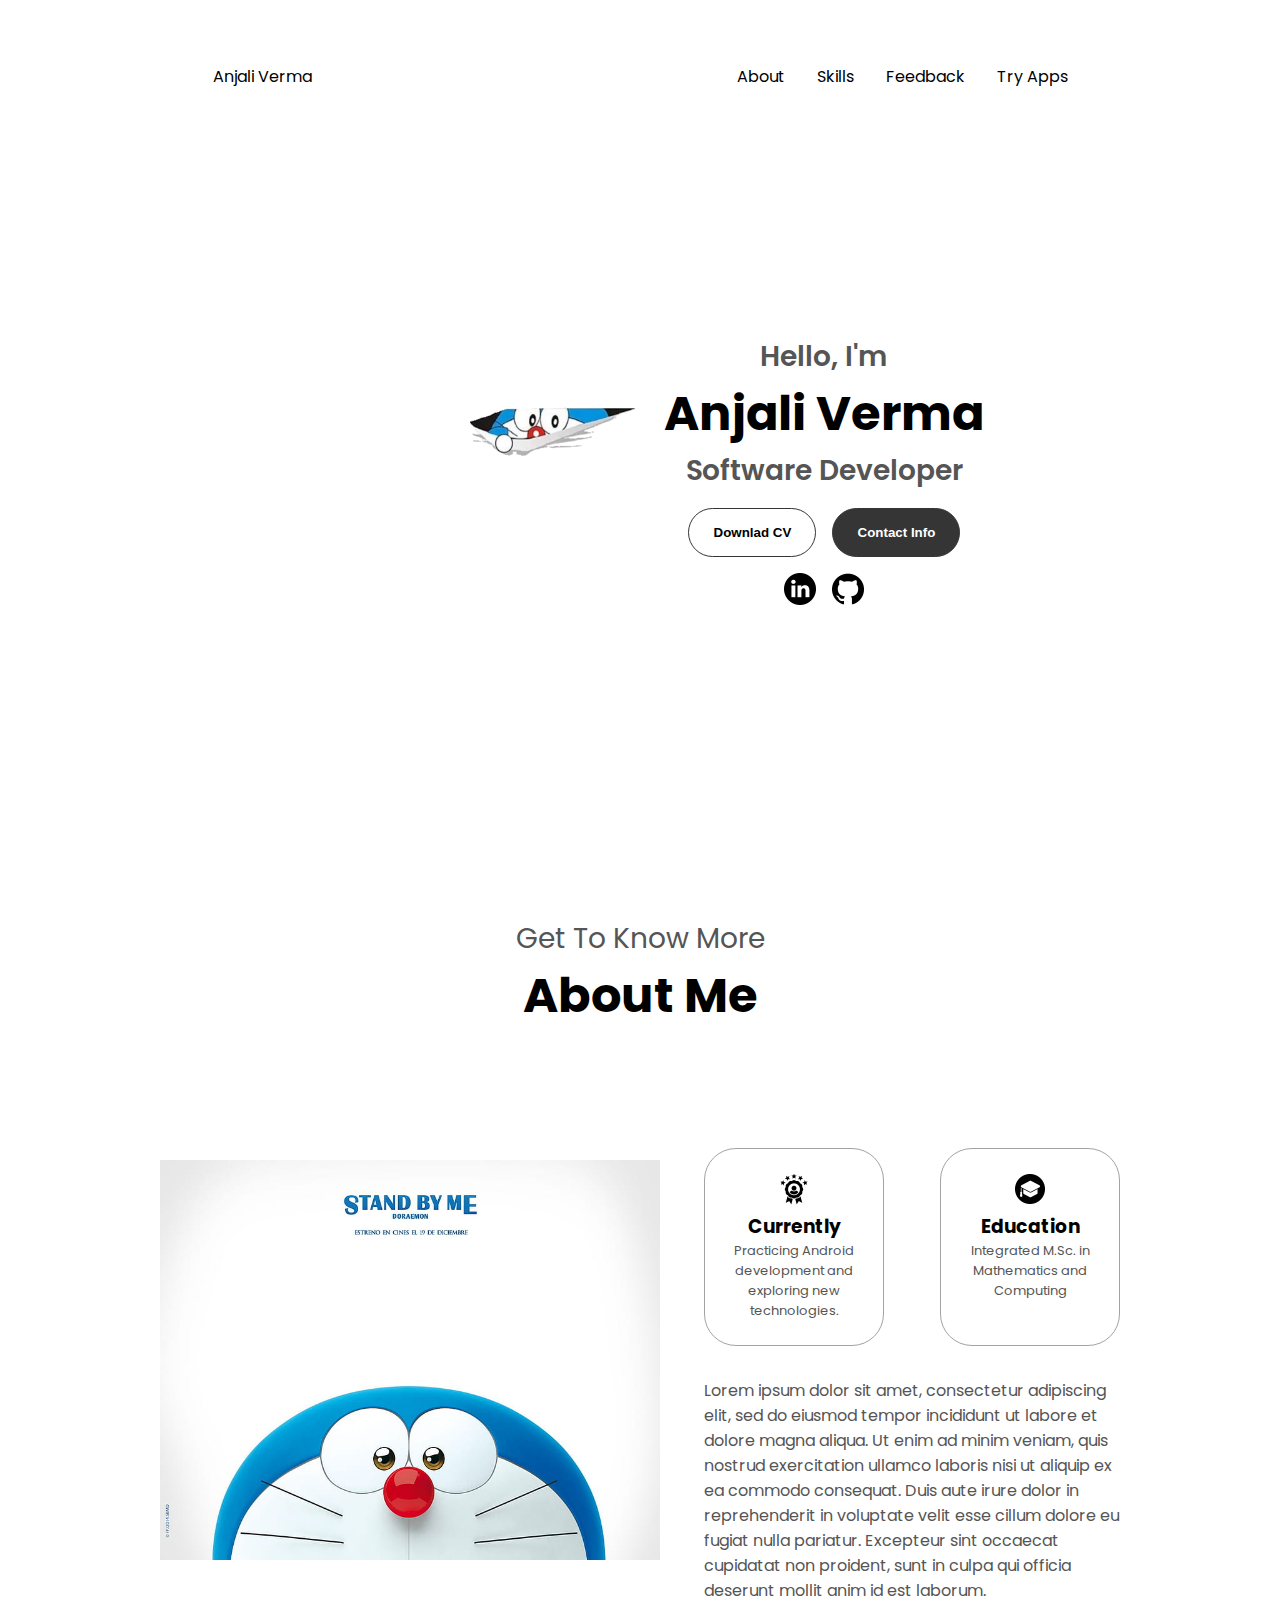
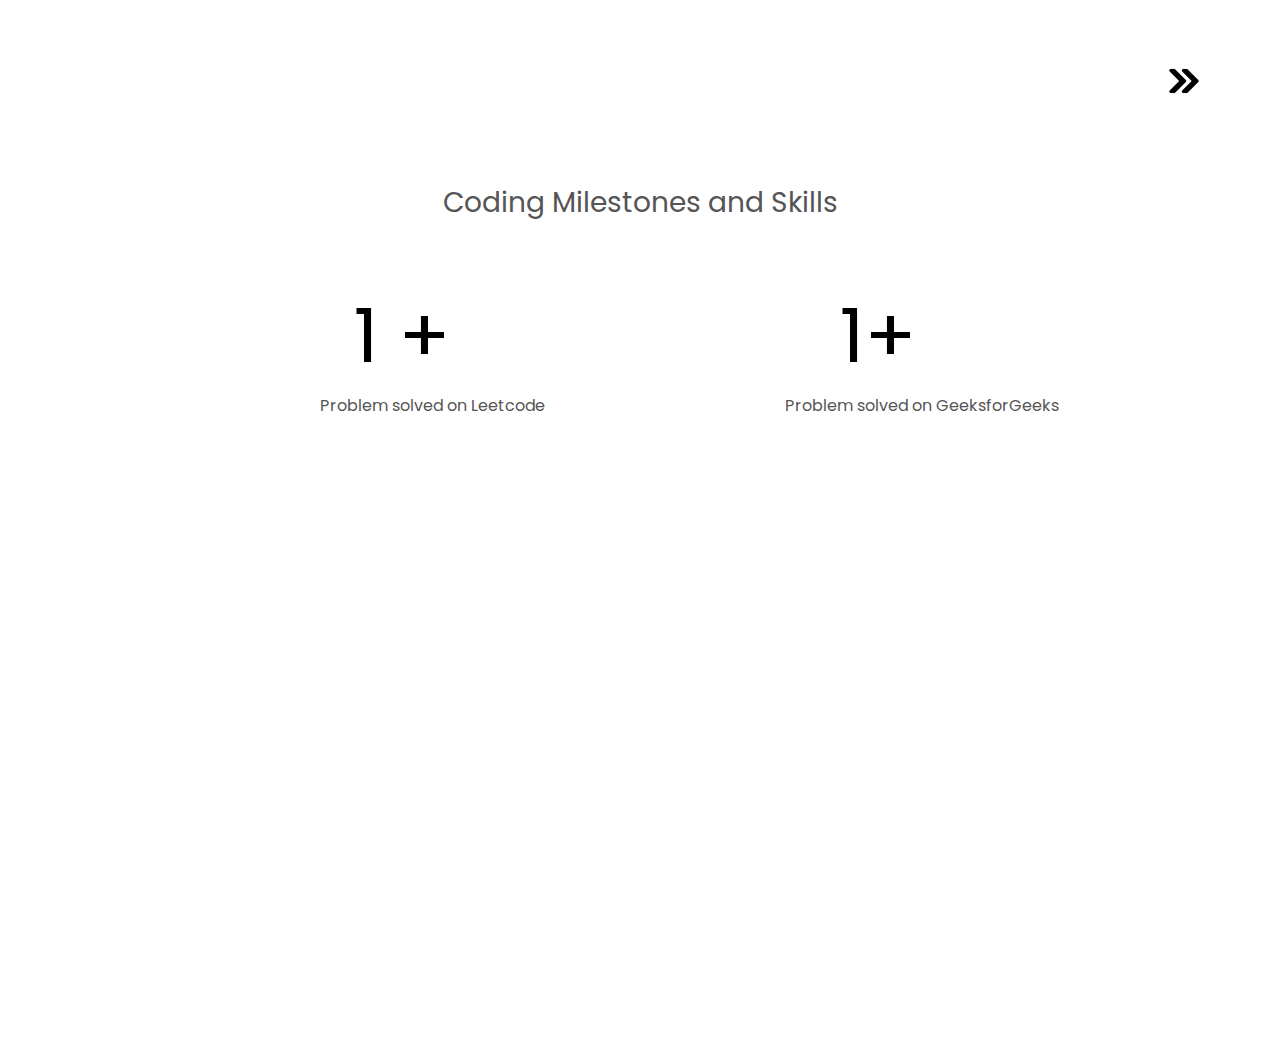
==== index.html @ 2702ab9a "Commit portfolio files" ====
<!DOCTYPE html>
<html lang="en">
  <head>
    <meta charset="UTF-8" />
    <meta http-equiv="X-UA-Compatible" content="IE-edge" />
    <meta name="viewport" content="width=device-width, initial-scale=1.0" />
    <title>My Portfolio</title>
    <link rel="stylesheet" href="style.css" />
    <link rel="stylesheet" href="mediaqueries.css" />
    <link rel="shortcut icon" href="">

  </head>

  <body>
    <nav id="desktop-nav">
      <div class="logo">Anjali Verma</div>
      <div>
        <ul class="nav-links">
          <li><a href="#about">About</a></li>
          <li><a href="#skills">Skills</a></li>
          <li><a href="#feedback">Feedback</a></li>
          <li><a href="tryapps.html">Try Apps</a></li>
        </ul>
      </div>
    </nav>
    <nav id="hamburger-nav">
      <div class="logo">Anjali Verma</div>
      <div class="hamburger-menu">
        <div class="hamburger-icon" onclick="toggleMenu()">
          <span></span>
          <span></span>
          <span></span>
        </div>
        <div class="menu-links">
          <li><a href="#about" onclick="toggleMenu()">About</a></li>
          <li><a href="#skills" onclick="toggleMenu()">Skills</a></li>
          <li><a href="#feedback" onclick="toggleMenu()">Feedback</a></li>
          <li><a href="#tryapps" onclick="toggleMenu()">Try Apps</a></li>
        </div>
      </div>
    </nav>
    <section id="profile">
      <div class="section_pic-container">
        <img src="./assets/dora.png" alt="Anjali Verma profile picture" />
        <div>
          <div class="section_text">
            <p class="section_text_p1">Hello, I'm</p>
            <h1 class="title">Anjali Verma</h1>
            <p class="section_text_p2">Software Developer</p>
            <div class="btn-container">
              <button
                class="btn btn-color-2"
                onclick="window.open('./assets/anjali-resume.pdf')"
              >
                Downlad CV
              </button>
              <button
                class="btn btn-color-1"
                onclick="location.href = './#feedback'"
              >
                Contact Info
              </button>
            </div>
            <div id="socials-container">
              <img
                src="./assets/linkedin.png"
                alt="My Linkedin profile"
                class="icon"
                onclick="location.href='https://linkedin.com/in/anjali-verma-591627125/'"
              />
              <img
                src="./assets/github.png"
                alt="My github profile"
                class="icon"
                onclick="location.href='https://github.com/liv3041'"
              />
            </div>
          </div>
        </div>
      </div>
    </section>
    <section id="about">
      <p class="section_text_p1">Get To Know More</p>
      <h1 class="title">About Me</h1>
      <div class="section-container">
        <div class="section_pic-container">
          <img
            src="./assets/dora2.jpg"
            alt="Profile picture"
            class="about pic"
          />
        </div>

        <div class="about-details-container">
          <div class="about-container">
            <div class="details-container">
              <img
                src="./assets/reputation.png"
                alt="Experience icon"
                class="icon"
              />
              <h3>Currently</h3>
              <p class="details-container-text">
                Practicing Android development and exploring new technologies.
              </p>
            </div>
            <div class="details-container-2">
              <img
                src="./assets/mortarboard.png"
                alt="Education icon"
                class="icon"
              />
              <h3>Education</h3>
              <p class="details-container-2-text">Integrated M.Sc. in Mathematics and Computing</p>
            </div>
          </div>
          <div class="text-container">
            <p>
              Lorem ipsum dolor sit amet, consectetur adipiscing elit, sed do
              eiusmod tempor incididunt ut labore et dolore magna aliqua. Ut
              enim ad minim veniam, quis nostrud exercitation ullamco laboris
              nisi ut aliquip ex ea commodo consequat. Duis aute irure dolor in
              reprehenderit in voluptate velit esse cillum dolore eu fugiat
              nulla pariatur. Excepteur sint occaecat cupidatat non proident,
              sunt in culpa qui officia deserunt mollit anim id est laborum.
            </p>
          </div>
        </div>
      </div>
      <img src="./assets/next.png" alt="next icon" class="icon arrow"
      onclick="location.href='./#education'"/>
    </section>
    <section id = "skills">
      <p class="skills_section_text_p1">Coding Milestones and Skills</p>
      <div class="coding_milestones_and_skills_container">
      <div class="top">
        <div class="top_coding_details">
          <div class="top_details_leetcode">
            <span class="leetcode_animated-number" data-target="200" >1 </span><span class="plus-sign">+</span>
            <p class="details_leetcode_p1">Problem solved on Leetcode</p>
            
          </div>
          <div class="top_details_gfg">
            <span class="GfG_animated-number" data-target="300">1</span><span class="plus-sign">+</span>
            <p class="details_gfg_p1">Problem solved on GeeksforGeeks</p>
          </div>
        </div>
        <div class="image_container">
          
        </div>
        
        

      </div>
      <div class="bottom">
        

      </div>
      </div>
    </section>
    <script src="script.js"></script>
  </body>
</html>
---- style.css ----
@import url('https://fonts.googleapis.com/css2?family=Poppins:wght@400;500;600&display=swap');

* {
    margin: 0;
    padding: 0;
}

body{
    font-family: "Poppins", sans-serif;
  
}

html{
    scroll-behavior: smooth;
}
p{
    color:rgb(85,85,85);
}
/*  Transition */

a,.btn{
    transition: all 300ms ease;

}

/* Desktop NAV */

nav, .nav-links{
    display: flex;
}

nav{
    justify-content: space-around;
    align-items: center;
    height: 17vh;
}

.nav-links{
    gap: 2rem;
    list-style: none;
    font-size: 1.5erm;
}

a{
    color: black;
    text-decoration: none;
    text-decoration-color: white;
}

a:hover{
    color: grey;
    text-decoration: underline;
    text-underline-offset: 1rem;
    text-decoration-color: rgb(181,181,181);
}

.logo{
    font-size: 2erm;

}

.logo:hover{

    cursor: default;
}

/* Hamburger Menu */

#hamburger-nav{
    display: none;
}

.hamburger-menu{
    position: relative;
    display: inline-block;

}

.hamburger-icon{
    display: flex;
    flex-direction: column;
    justify-content: space-between;
    height: 24px;
    width: 30px;
    cursor: pointer;
}

.hamburger-icon span{
    width: 100%;
    height: 2px;
    background-color: black;
    transition: all 0.3 ease-in-out;
}

.menu-links{
    position: absolute;
    top: 100%;
    right:0;
    background-color: white;
    width: fit-content;
    max-height: 0;
    overflow: hidden;
    transition: all 0.3 ease-in-out;
}

.menu-links a{
    display: block;
    padding: block;
    text-align: center;
    font-size: 1.5rem;
    color: black;
    text-decoration: none;
    transition: all 0.3 ease-in-out;

}

.menu-links li{
    list-style: none;
}

.menu-links.open{
    max-height: 300px;
}

.hamburger-icon.open span:first-child{
    transform: rotate(45deg) translate(10px, 5px);
}
.hamburger-icon.open span:nth-child(2){
   opacity: 0;
}
.hamburger-icon.open span:last-child{
    transform: rotate(-45deg) translate(10px, -5px);
}

.hamburger-icon span:first-child{
   transform: none;
}
.hamburger-icon span:first-child{
   opacity: 1;
}
.hamburger-icon span:first-child{
   transform: none;
}
/* Sections */
section{
    
    padding-top: 5vh;
    height: 96vh;
    margin: 0 10rem; 
    box-sizing: border-box;
    min-width: fit-content;
}

.section-container{
    display: flex;

}
#profile{
    display: flex;
    justify-content: center;
    gap:5rem;
    height: 80vh;
    
}

.section_pic-container{
    display: flex;
    height: 400px;
    width: 400px;
    margin: auto 0;   
}
.section_text{
    align-self: center;
    text-align: center;
}
.section_text p{
    font-weight: 600;
}
.section_text_p1{
    font-size: 1.75rem;
    text-align: center;
    

}
.section_text_p2{
    font-size: 1.75rem;
    margin-bottom: 1rem;
    
}
.title{
    font-size: 3rem;
    text-align:center;
    white-space: nowrap;

}
#socials-container{
    display: flex;
    justify-content: center;
    margin-top: 1rem;
    gap: 1rem;
}

.icon{
    cursor: pointer;
    height: 2rem;
}

/* Buttons */

.btn-container{
    display: flex;
    justify-content: center;
    gap: 1rem;

}
.btn{
    font-weight: 600;
    transition: all 300ms ease;
    padding: 1rem;
    width: 8rem;
    border-radius: 2rem ;

}
.btn-color-1,
.btn-color-2{
    border: rgb(53,53,53) 0.1rem solid;
}
.btn-color-1:hover,
.btn-color-2:hover{
    cursor: pointer;
}
.btn-color-1,
.btn-color-2:hover{
    
    background: rgb(53,53,53);
    color: white;
}
.btn-color-1:hover{
    background: rgb(0,0,0);
}

.btn-color-2{
    background: none;
}

.btn-color-2:hover{
    border: rgb(255,255,255) 0.1rem solid;
}

/* About Section */

#about{
    position: relative;
}
.about-container{
    gap: 2rem;
    margin-bottom: 2rem;
    margin-top: 2rem;
}
.about-details-container{
    justify-content: center;
    flex-direction: column;
}

.about-container,
.about-details-container{
    display: flex;
}

.about-pic{
    border-radius: 2rem;
}

.arrow{
    position: absolute;
    right: -5rem;
    bottom: 2.5rem;
}
.details-container{
    padding: 1.5rem;
    flex:1;
    background: white;
    border-radius: 2rem;
    border: rgb(53,53,53) 0.1rem solid;
    border-color: rgb(163,163,163);
    text-align: center;
    margin-left: 5rem;
}
.details-container-text{
    font-size: small;
    justify-content: center;
    text-justify: inter-word;
}
.details-container-2{
    padding: 1.5rem;
    flex:1;
    background: white;
    border-radius: 2rem;
    border: rgb(53,53,53) 0.1rem solid;
    border-color: rgb(163,163,163);
    text-align: center;
    margin-left: 1.5rem;
}
.details-container-2-text{
    font-size: small;
    justify-content: center;
    text-justify: inter-word;
}
.section-container{
    gap: 4rem;
    height: 80%;
}

.section_pic-container{
    height: 400px;
    width: 400px;
    margin:auto 0 ;
}
.text-container{

     margin-left: 5rem;
     gap: 2rem;
}
/* Skills */
#skills{
    position: relative;
}
.skills_section_text_p1{
    font-size: 1.75rem;
    text-align: center;
}
.coding_milestones_and_skills_container{
    display: flex;
    flex-direction: column;
    height: 100%;
    
}
.top{
    flex: 1;
    background-color: white;
}

.top_coding_details{
    display: flex;
    align-items: flex-start;
    justify-content: flex-start;
    height: 50vh;
    border: 1px;
}
.top_details_leetcode, .top_details_gfg{
    padding: 1rem;
    margin: 1rem;
    border: 1rem;
}
.top_details_leetcode, .leetcode_animated-number{
    padding-top: 4%;
    padding-left: 15%;
    font-size: 4.75rem;
    transition: all 0.5ms;
    
}
.top_details_gfg, .GfG_animated-number{
    padding-top: 4%;
    padding-left: 20%;
    font-size: 4.75rem;
    transition: all 0.5ms;
    
}
.details_leetcode_p1{
    font-size: 1rem;
   
    display: flexbox;
    justify-content: flex-center;
}
.details_gfg_p1{
    font-size: 1rem;
    display: flexbox;
    justify-content: flex-center;
}
.plus-sign{
    font-size: 4.75rem;
}
.image_container{
    
    display: flex;
    justify-content: center;
    align-items: center;
    border: 1px;
    padding-top: 0%;
    margin: 0;

}
.image_container img{
    max-width: 100%;
    padding: 0%;
    margin: 0;
}
.bottom{
    
    align-items: flex-start ;
    justify-content: flex-start;
    flex: 1;
    background-color: white;
    padding: 0%;
    margin: 0%;
   
    
   
}

/* Try Apps */

/* .apps-container{
    display: flex;
    width: 100%;
    height: max-content;
    flex-wrap: wrap;
    justify-content: center;
    margin: 10px auto;
}
.apps-container .items{
    margin: 10px;
    width: 300px;
    height: 300px;
    flex-wrap: wrap;
    background-color: white;
    border: 2.5px black;
    border-radius: 12px;
}
.items{
    border: 2.5px black;
}
.apps-container .items .name{
    text-align: center;
    justify-content: center;
    height: 25px;
    padding-top: 4px;
    margin: 0;
}
.image img{
    height: 200px;
    width: 200px;
    margin: 0;
    padding: 0;
    border-radius: 12px;
    transition-duration: 0.8s;
    
}

.apps-container .items .image{
    overflow: hidden;
    margin: 0;
    align-items: center;
    justify-content: center;
}
.apps-container .items .button-container{
    flex-wrap: wrap;
    justify-content: center;
}
.image-android img{
    height: 15px;
    width: 15px;
} */

.apps-section {
    display: flex;
    flex-direction: column;
    align-items: center;
    padding: 20px;
}

.app-card {
    display: flex;
    align-items: center;
    background-color: #fff;
    border: 1px solid #ddd;
    border-radius: 8px;
    margin: 10px 0;
    padding: 20px;
    width: 80%;
    box-shadow: 0 2px 4px rgba(0, 0, 0, 0.1);
    transition: transform 0.2s;
}

.app-card:hover {
    transform: scale(1.02);
    cursor: pointer;
}

.app-image {
    width: 100px;
    height: 100px;
    border-radius: 8px;
    margin-right: 20px;
}

.app-info {
    display: flex;
    flex-direction: column;
}

.app-name {
    margin: 0;
    font-size: 24px;
    color: #333;
}

.app-type {
    margin: 5px 0;
    color: #666;
    display: flex;
    align-items: center;
}

.app-type-image{
   height: 1em;
   margin-right: 0.5em;
}

.app-buttons {
    display: flex;
    gap: 10px;
}

/* .btn {
    padding: 10px 20px;
    border: none;
    border-radius: 4px;
    color: #fff;
    background-color: #007BFF;
    cursor: pointer;
    transition: background-color 0.2s;
} */

.btn:hover {
    background-color: #0056b3;
}

.btn.try {
    background-color: gainsboro;
}

.btn.try:hover {
    background-color: #218838;
}
/* App List */
/* .container {
    display: flex;
    height: 100vh;
}

.list {
    width: 25%;
    background-color: #f4f4f4;
    padding: 20px;
    border-right: 1px solid #ccc;
}

.list ul {
    list-style-type: none;
}

.list li {
    margin: 10px 0;
    cursor: pointer;
}

.details {
    width: 75%;
    padding: 20px;
}

.details h2 {
    margin-bottom: 20px;
} */
.container {
    display: flex;
    height: 100vh;
    width: 100vw;
}

.list {
    width: 30%;
    background-color: #ffffff;
    padding: 20px;
    border-right: 1px solid #ccc;
    box-shadow: 2px 0 5px rgba(0,0,0,0.1);
    overflow-y: auto;
}

.list ul {
    list-style-type: none;
}

.list li {
    padding: 15px;
    margin: 10px 0;
    background-color: #f8f9fa;
    border: 1px solid #ddd;
    border-radius: 5px;
    cursor: pointer;
    transition: background-color 0.3s, box-shadow 0.3s;
}

.list li:hover {
    background-color: #e2e6ea;
    box-shadow: 0 2px 5px rgba(0,0,0,0.1);
}

.details {
    width: 70%;
    padding: 40px;
    background-color: #ffffff;
}

.details h2 {
    margin-bottom: 20px;
    color: #333;
}

.details p {
    color: #555;
    line-height: 1.6;
}

@media (max-width: 768px) {
    .container {
        flex-direction: column;
    }

    .list, .details {
        width: 100%;
    }

    .list {
        border-right: none;
        border-bottom: 1px solid #ccc;
    }
}
---- mediaqueries.css ----
@media screen and (max-width: 1200px){
    #desktop-nav{
        
        display: none;
    }

    #hamburger-nav{
        display: flex;
    }
}
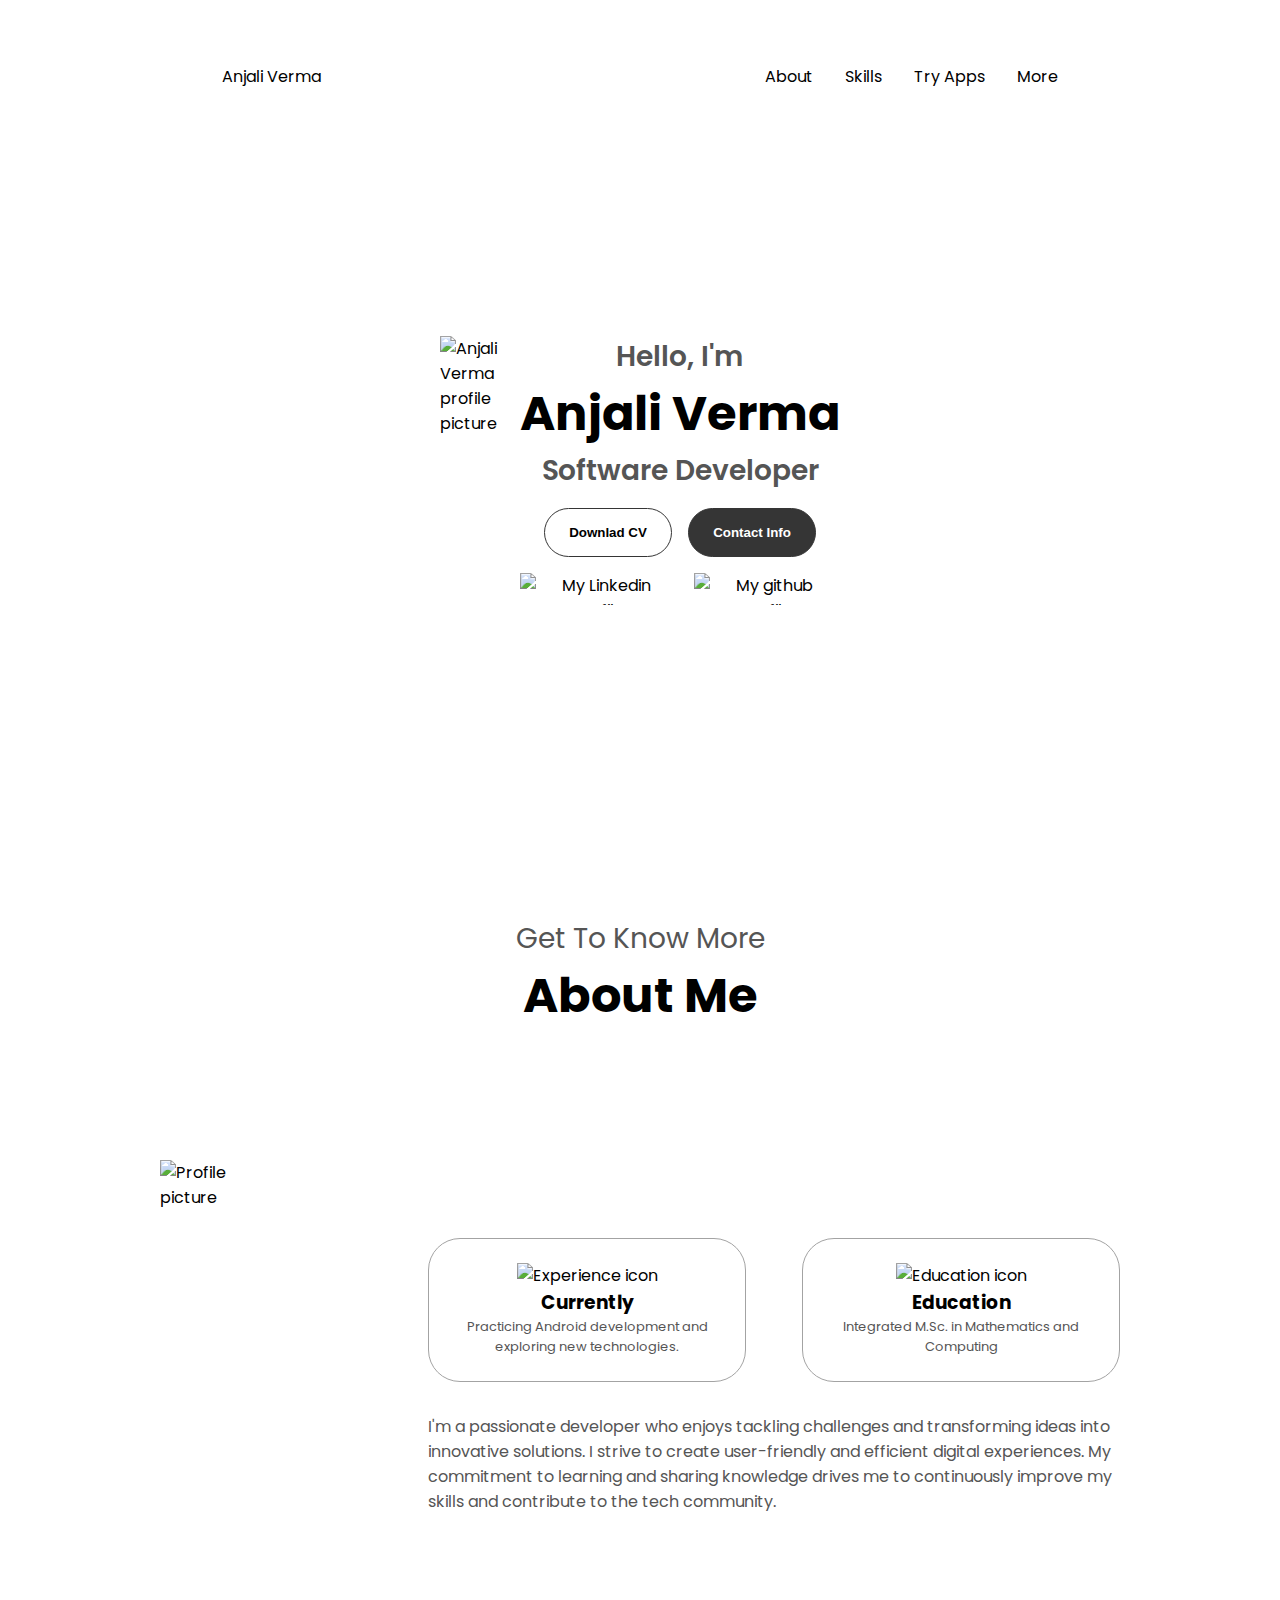
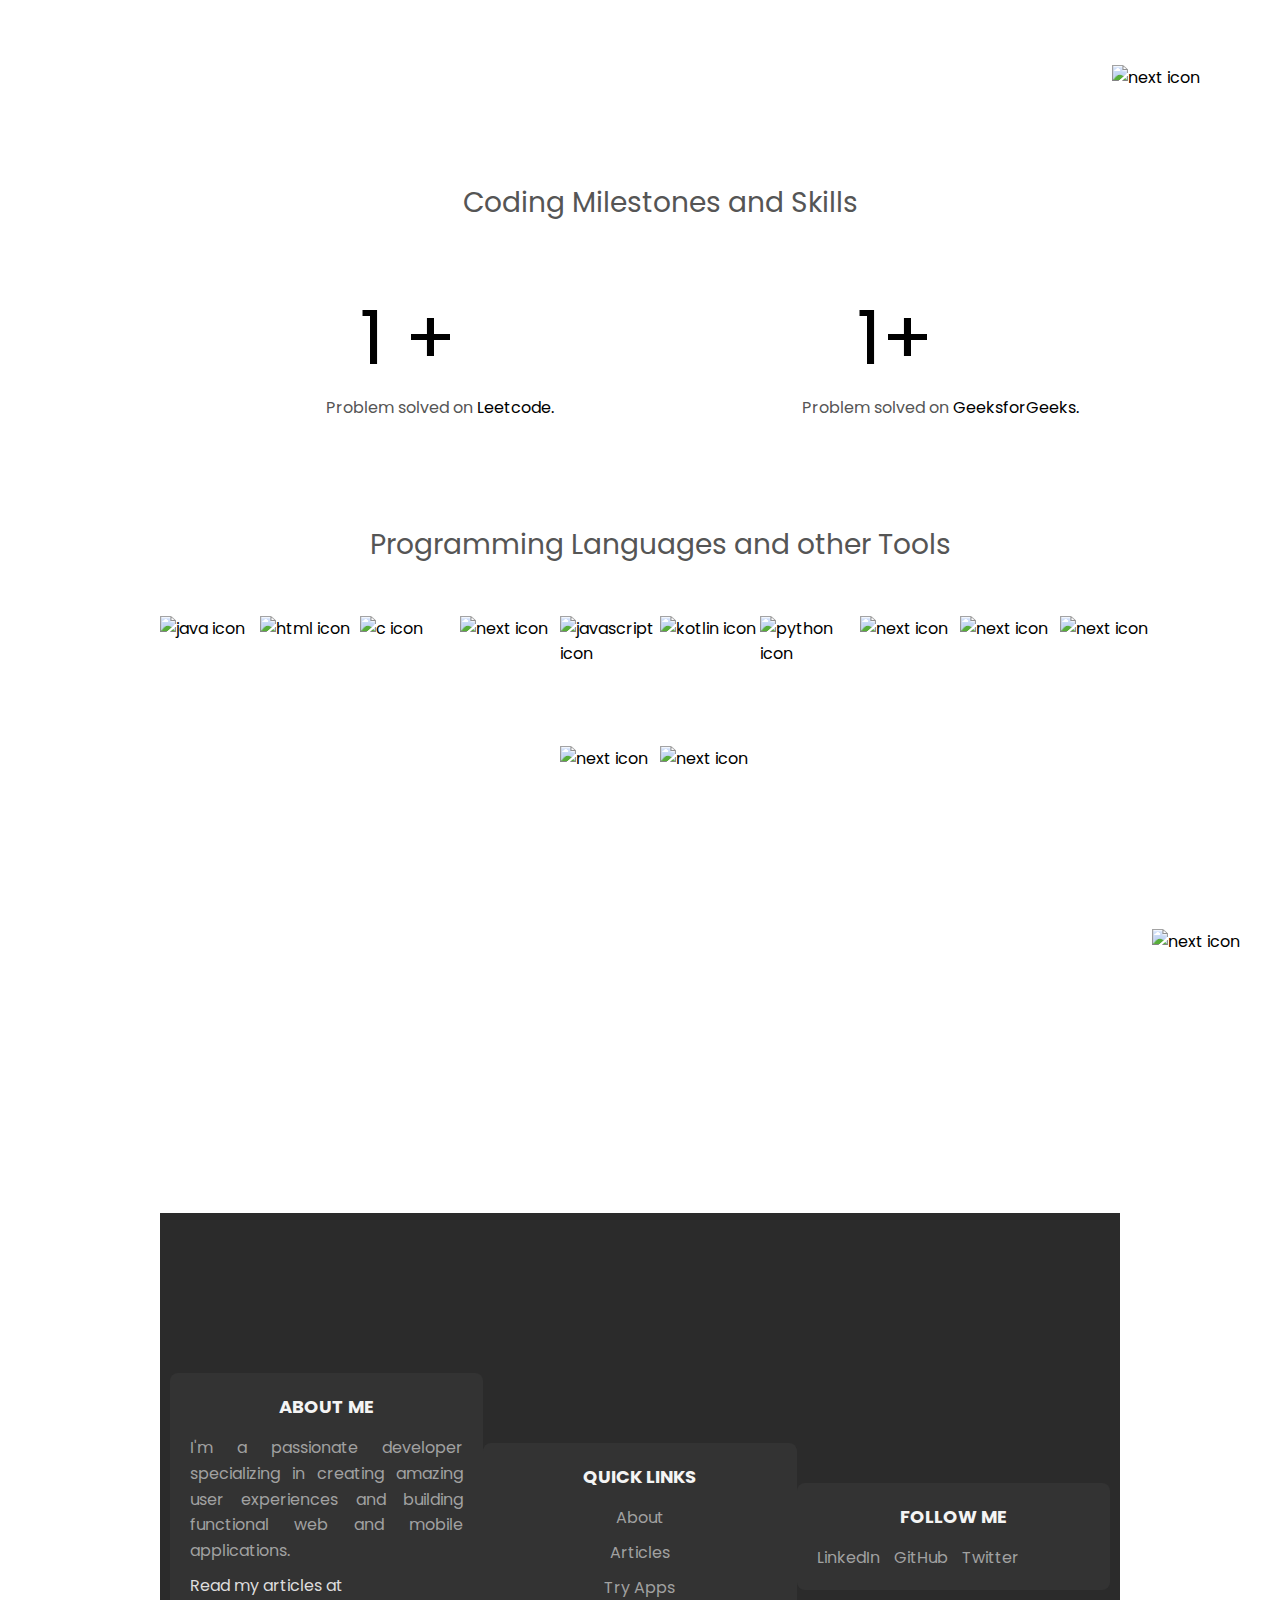
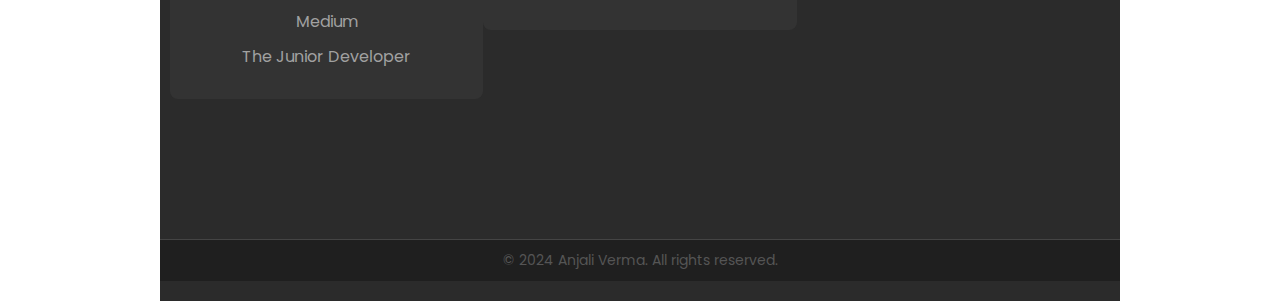
==== commit cb3fb547: "Added more.html and footer in index.html, and updated about me section" ====
--- a/index.html
+++ b/index.html
@@ -18,13 +18,13 @@
         <ul class="nav-links">
           <li><a href="#about">About</a></li>
           <li><a href="#skills">Skills</a></li>
-          <li><a href="#feedback">Feedback</a></li>
           <li><a href="tryapps.html">Try Apps</a></li>
+          <li><a href="more.html">More</a></li>
         </ul>
       </div>
     </nav>
     <nav id="hamburger-nav">
-      <div class="logo">Anjali Verma</div>
+      <div class="logo"><a href="#profile" onclick="toggleMenu()">Anjali Verma</a></div>
       <div class="hamburger-menu">
         <div class="hamburger-icon" onclick="toggleMenu()">
           <span></span>
@@ -34,8 +34,8 @@
         <div class="menu-links">
           <li><a href="#about" onclick="toggleMenu()">About</a></li>
           <li><a href="#skills" onclick="toggleMenu()">Skills</a></li>
-          <li><a href="#feedback" onclick="toggleMenu()">Feedback</a></li>
-          <li><a href="#tryapps" onclick="toggleMenu()">Try Apps</a></li>
+          <li><a href="tryapps.html" onclick="toggleMenu()">Try Apps</a></li>
+          <li><a href="more.html" onclick="toggleMenu()">More</a></li>
         </div>
       </div>
     </nav>
@@ -85,7 +85,7 @@
       <div class="section-container">
         <div class="section_pic-container">
           <img
-            src="./assets/dora2.jpg"
+            src="./assets/anywhere_door_doraemon.png"
             alt="Profile picture"
             class="about pic"
           />
@@ -116,19 +116,15 @@
           </div>
           <div class="text-container">
             <p>
-              Lorem ipsum dolor sit amet, consectetur adipiscing elit, sed do
-              eiusmod tempor incididunt ut labore et dolore magna aliqua. Ut
-              enim ad minim veniam, quis nostrud exercitation ullamco laboris
-              nisi ut aliquip ex ea commodo consequat. Duis aute irure dolor in
-              reprehenderit in voluptate velit esse cillum dolore eu fugiat
-              nulla pariatur. Excepteur sint occaecat cupidatat non proident,
-              sunt in culpa qui officia deserunt mollit anim id est laborum.
+              I'm a passionate developer who enjoys tackling challenges and transforming ideas into innovative solutions. 
+              I strive to create user-friendly and efficient digital experiences. My commitment to learning and sharing knowledge 
+              drives me to continuously improve my skills and contribute to the tech community.
             </p>
           </div>
         </div>
       </div>
       <img src="./assets/next.png" alt="next icon" class="icon arrow"
-      onclick="location.href='./#education'"/>
+      onclick="location.href='./#skills'"/>
     </section>
     <section id = "skills">
       <p class="skills_section_text_p1">Coding Milestones and Skills</p>
@@ -137,26 +133,87 @@
         <div class="top_coding_details">
           <div class="top_details_leetcode">
             <span class="leetcode_animated-number" data-target="200" >1 </span><span class="plus-sign">+</span>
-            <p class="details_leetcode_p1">Problem solved on Leetcode</p>
+            <p class="details_leetcode_p1">Problem solved on <a href="https://leetcode.com/u/veranjali2503/"> Leetcode.</a></p>
             
           </div>
           <div class="top_details_gfg">
             <span class="GfG_animated-number" data-target="300">1</span><span class="plus-sign">+</span>
-            <p class="details_gfg_p1">Problem solved on GeeksforGeeks</p>
-          </div>
-        </div>
-        <div class="image_container">
-          
-        </div>
+            <p class="details_gfg_p1">Problem solved on <a href="https://www.geeksforgeeks.org/user/liv3041/">GeeksforGeeks.</a></p>
+          </div>
+         
+        </div>
+        
+       
+    
         
         
 
       </div>
       <div class="bottom">
-        
-
-      </div>
-      </div>
+        <p class="languages_text">Programming Languages and other Tools</p> 
+      
+        <div class="coding_languages">
+         <img src="./assets/java.png" alt="java icon" class="java-icon"/>
+          <img src="./assets/html5.png" alt="html icon" class="java-icon"/>
+          <img src="./assets/c.png" alt="c icon" class="java-icon"/>
+          <img src="./assets/css3.png" alt="next icon" class="java-icon"/>
+          <img src="./assets/js.png" alt="javascript icon" class="java-icon"/>
+          <img src="./assets/kotlin.png" alt="kotlin icon" class="java-icon"/>
+          <img src="./assets/python.png" alt="python icon" class="java-icon"/>
+          <img src="./assets/nodejs.png" alt="next icon" class="java-icon"/>
+          <img src="./assets/postman.webp" alt="next icon" class="java-icon"/>
+          <img src="./assets/mysql.png" alt="next icon" class="java-icon"/>
+        </div>
+        <div class="other_framework_tools">
+          <img src="./assets/android.png" alt="next icon" class="java-icon"/>
+          <img src="./assets/web.png" alt="next icon" class="java-icon"/>
+         </div>
+        
+
+      </div>
+      </div>
+      <img src="./assets/next.png" alt="next icon" class="icon arrow"
+      onclick="location.href='./#feedback'"/>
+    </section>
+    <section id="feedback">
+
+      <div class="head">
+
+      </div>
+      <footer class="footer">
+        <div class="footer-content">
+            <div class="footer-section">
+                <h3>About Me</h3>
+                <p class="about_me_p">I'm a passionate developer specializing in creating amazing user experiences and building functional web and mobile applications.</p>
+                <p>Read my articles at </p>
+                  <ul>
+                    <li> <a href="https://medium.com/@veranjali2503">Medium </a></li>
+                    <li> <a href="https://medium.com/@breakwithlimits">The Junior Developer</a></li>
+                  </ul>
+                  
+            </div>
+            <div class="footer-section">
+                <h3>Quick Links</h3>
+                <ul>
+                    <li><a href="#about">About</a></li>
+                    <li><a href="articles.html">Articles</a></li>
+                    <li><a href="tryapps.html">Try Apps</a></li>
+                </ul>
+            </div>
+            <div class="footer-section">
+                <h3>Follow Me</h3>
+                <ul class="social-links">
+                    <li><a href="https://linkedin.com/in/anjali-verma-591627125/">LinkedIn</a></li>
+                    <li><a href="https://github.com/liv3041">GitHub</a></li>
+                    <li><a href="https://x.com/theillusionary_">Twitter</a></li>
+                </ul>
+            </div>
+        </div>
+        <div class="footer-bottom">
+            <p>&copy; 2024 Anjali Verma. All rights reserved.</p>
+        </div>
+    </footer>
+
     </section>
     <script src="script.js"></script>
   </body>
--- a/style.css
+++ b/style.css
@@ -331,22 +331,49 @@
     font-size: 1.75rem;
     text-align: center;
 }
+.java-icon{
+    width: 100px;
+    height: 100px;
+}
+.languages_text{
+    padding-top: 5%;
+    font-size: 1.75rem;
+    text-align: center;
+
+}
 .coding_milestones_and_skills_container{
     display: flex;
     flex-direction: column;
     height: 100%;
     
 }
+.coding_languages{
+    display: flex;
+    align-items: center;
+    justify-content: center;
+    position: relative;
+    padding-top:5%;
+}
+.other_framework_tools{
+    display: flex;
+    align-items: center;
+    justify-content: center;
+    position: relative;
+    padding-top:3%;
+}
 .top{
-    flex: 1;
+ 
     background-color: white;
+    padding: 0%;
+    margin: 0%;
+   
 }
 
 .top_coding_details{
     display: flex;
     align-items: flex-start;
     justify-content: flex-start;
-    height: 50vh;
+    height: 250px;
     border: 1px;
 }
 .top_details_leetcode, .top_details_gfg{
@@ -545,6 +572,291 @@
 .btn.try:hover {
     background-color: #218838;
 }
+/* Feedback */
+.head{
+    flex: 1;
+}
+.footer {
+    flex: 1;
+    background-color: #2b2b2b; /* Charcoal black */
+    padding: 20px 0;
+    color: #ffffff;
+}
+
+.footer-content {
+    display: flex;
+    justify-content: space-around;
+    padding: 140px 10px;
+    max-width: 1200px;
+    margin: auto;
+}
+
+.footer-section {
+    flex: 1;
+    padding: 20px;
+    background-color: #333; 
+    /* Charcoal black background */
+    color: #fff;
+    border-radius: 8px;
+    max-width: 600px;
+     /* Optional: To center and limit the section width */
+    margin: auto; 
+}
+
+.footer-section h3 {
+    margin-bottom: 15px;
+    font-size: 18px;
+    text-transform: uppercase;
+    text-align: center;
+    color: #f4f4f4;
+}
+#feedback {
+    display: flex;
+    flex-direction: column; /* Arrange content vertically */
+    min-height: 100vh; /* Ensure section takes the full height of the viewport */
+    position: relative; /* Relative positioning for the section */
+}
+
+
+/* .footer-section p, */
+
+
+.footer-section ul {
+    margin: 0;
+    padding: 0;
+    list-style: none;
+}
+.footer-section .about_me_p{
+    font-size: 1em;
+    color: #a1a1a1;
+    justify-content: flex-start;
+    display: flex;
+    align-items: center; 
+    margin-bottom: 0 auto 15px; 
+
+}
+.footer-section p {
+    text-align: justify; 
+    margin: 10px 0; 
+    line-height: 1.6; 
+    font-size: 1em;
+    color: #ddd; 
+}
+.footer-section ul {
+    list-style: none;
+    padding: 0;
+    margin: 10px 0 0; 
+    text-align: left; 
+}
+
+.footer-section li {
+    text-align: center;
+    margin: 5px 0;
+}
+
+.footer-section a {
+    text-decoration: none;
+    color: #4faaff; 
+    transition: color 0.3s ease;
+}
+
+.footer-section a:hover {
+    color: #1e90ff; 
+}
+.about_me_p1{
+    font-size: 1em;
+    justify-content: flex-start;
+    color: #a1a1a1;
+    display: flex;
+    padding-top: 10px;
+    margin-top: auto;
+  
+
+}
+.about_me_p1 a{
+    display: inline;
+    text-decoration: none;
+    color: #ccc;
+    font-weight: bold;
+    justify-content: flex-start;
+    margin-top: auto;
+    transition: color 0.3s ease;
+}
+.about_me_p1 a:hover{
+    color: #e2e6ea;
+}
+
+.footer-section ul li {
+    margin-bottom: 10px;
+}
+
+.footer-section ul li a {
+    text-decoration: none;
+    color: #a1a1a1;
+    transition: color 0.3s;
+}
+
+.footer-section ul li a:hover {
+    color: #ffffff;
+}
+
+.social-links li {
+    display: inline;
+    margin-right: 10px;
+}
+
+.social-links li a {
+    text-decoration: none;
+    color: #a1a1a1;
+    transition: color 0.3s;
+}
+
+.social-links li a:hover {
+    color: #ffffff;
+}
+
+.footer-bottom {
+    text-align: center;
+    padding: 10px;
+    background-color: #1f1f1f; 
+    font-size: 14px;
+    border-top: 1px solid #444;
+}
+/* more.html */
+main {
+    padding: 20px;
+    max-width: 1200px;
+    margin: auto;
+}
+
+.articles {
+    padding: 20px;
+    max-width: 1200px;
+    margin: auto;
+}
+
+.articles h1 {
+    text-align: start;
+    font-size: 2.5em;
+    margin-bottom: 20px;
+}
+.section_articles{
+    text-align: center;
+    font-size: 3rem;
+    margin-bottom: 20px;
+}
+
+.article-grid {
+    display: grid;
+    grid-template-columns: repeat(3, 1fr); /* 3 columns */
+    gap: 20px;
+    margin-top: 20px;
+}
+
+.article-card {
+    background-color: #fff;
+    border-radius: 8px;
+    padding: 20px;
+    box-shadow: 0 2px 4px rgba(0, 0, 0, 0.1);
+    display: flex;
+    flex-direction: column;
+    justify-content: space-between;
+    transition: transform 0.3s ease, box-shadow 0.3s ease;
+}
+.article-card:hover {
+    transform: translateY(-10px);
+    box-shadow: 0 4px 8px rgba(0, 0, 0, 0.2);
+}
+
+.article-card h2 {
+    font-size: 1.5em;
+    margin-bottom: 10px;
+    text-align: start;
+}
+
+.article-card p {
+    font-size: 1em;
+    color: #555;
+    margin-bottom: 0 auto 15px;
+   
+    justify-content: space-around;
+    flex-grow: 1; /* Push the link down */
+    display: flex;
+    align-items: center;
+}
+
+.article-card a {
+    text-decoration: none;
+    color: #007bff;
+    font-weight: bold;
+    align-self: flex-start; /* Align the link at the bottom */
+    margin-top: auto;
+    transition: color 0.3s ease;
+    padding-top: 10px;
+}
+
+.article-card a:hover {
+    color: #0056b3;
+}
+
+footer {
+    background-color: #333;
+    color: white;
+    text-align: center;
+    padding: 10px 0;
+}
+.certifications {
+    padding: 20px;
+    max-width: 1200px;
+    margin: auto;
+}
+
+.certifications h1 {
+    text-align: center;
+    font-size: 2.5em;
+    margin-bottom: 20px;
+}
+
+.certificate-grid {
+    display: grid;
+    grid-template-columns: repeat(2, 1fr); /* 3 columns */
+    gap: 20px;
+    margin-top: 20px;
+}
+
+.certificate-card {
+    background-color: #fff;
+    border-radius: 8px;
+    padding: 20px;
+    box-shadow: 0 2px 4px rgba(0, 0, 0, 0.1);
+    display: flex;
+    flex-direction: column;
+    align-items: center; /* Center content horizontally */
+    text-align: center;
+    transition: transform 0.3s ease, box-shadow 0.3s ease;
+}
+
+.certificate-card:hover {
+    transform: translateY(-10px);
+    box-shadow: 0 4px 8px rgba(0, 0, 0, 0.2);
+}
+
+.certificate-card img {
+    width: 100%;
+    max-width: 300px; /* Limit the size of the image */
+    height: auto;
+    border-radius: 8px;
+    margin-bottom: 15px;
+    object-fit: cover;
+}
+
+.certificate-card h2 {
+    font-size: 1.5em;
+    margin: 0;
+    color: #333;
+}
+
+
 /* App List */
 /* .container {
     display: flex;
@@ -593,6 +905,7 @@
 .list ul {
     list-style-type: none;
 }
+
 
 .list li {
     padding: 15px;
@@ -604,6 +917,12 @@
     transition: background-color 0.3s, box-shadow 0.3s;
 }
 
+.back-button{
+    width: 30px;
+    height: 30px;
+    cursor: pointer;
+}
+
 .list li:hover {
     background-color: #e2e6ea;
     box-shadow: 0 2px 5px rgba(0,0,0,0.1);
--- a/mediaqueries.css
+++ b/mediaqueries.css
@@ -7,4 +7,15 @@
     #hamburger-nav{
         display: flex;
     }
-}+}
+@media (max-width: 768px) {
+    .article-grid {
+        grid-template-columns: 1fr 1fr; /* 2 columns on medium screens */
+    }
+}
+
+@media (max-width: 480px) {
+    .article-grid {
+        grid-template-columns: 1fr; /* 1 column on smaller screens */
+    }
+}
